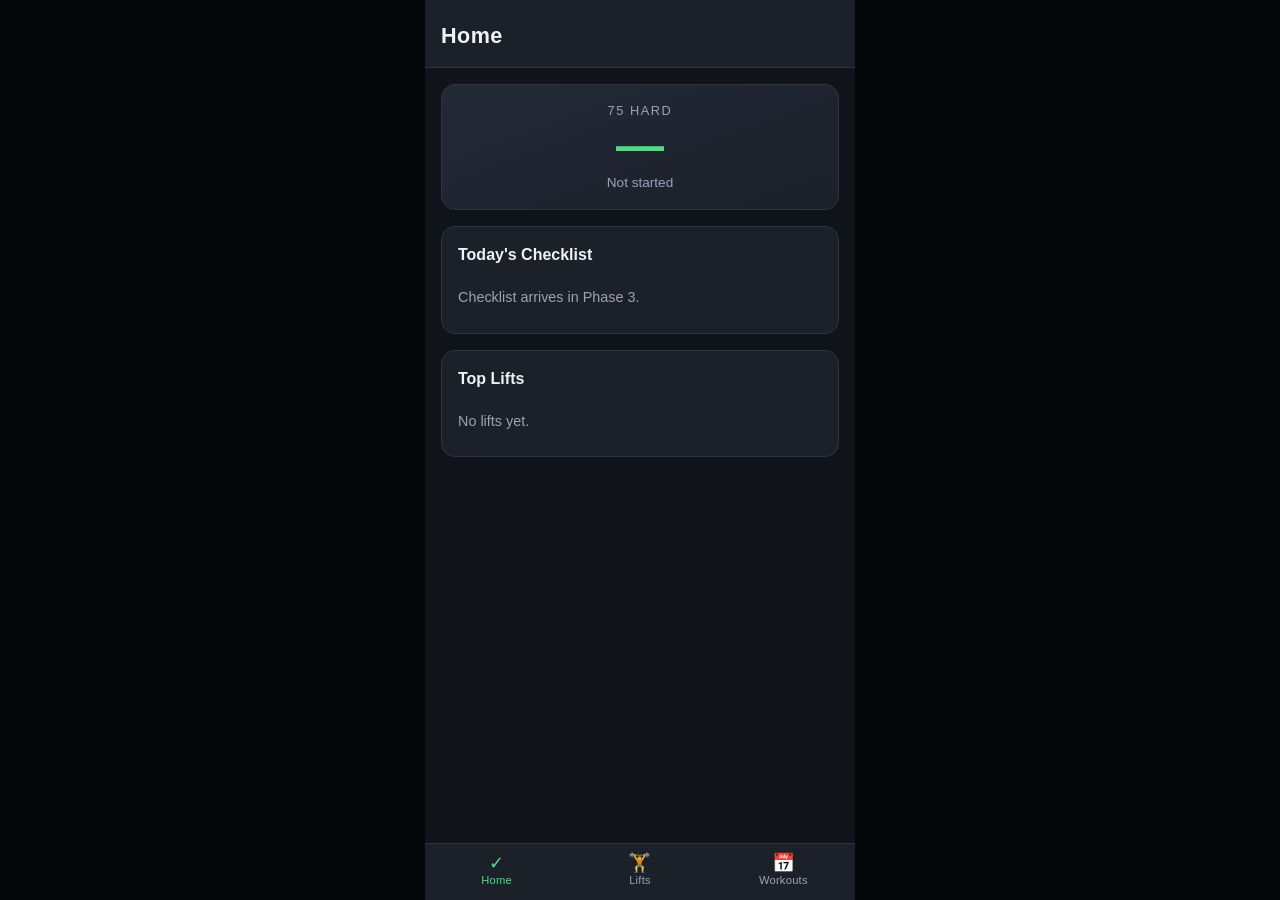
==== projects/fitness/index.html @ 3bc7a360 "Add fitness tracker app shell and lifts module Phase 1 — shell: - Mobile-first single-page app under" ====
<!DOCTYPE html>
<html lang="en">
<head>
  <meta charset="UTF-8" />
  <meta name="viewport" content="width=device-width, initial-scale=1.0" />
  <title>Fitness &amp; Wellness Tracker</title>
  <link rel="stylesheet" href="style.css" />
</head>
<body>

  <div class="phone">

    <header class="app-header">
      <h1 id="header-title">Home</h1>
    </header>

    <main class="app-body">

      <!-- Home -->
      <section id="view-home" class="view active">
        <div class="card day-counter">
          <p class="day-label">75 Hard</p>
          <p class="day-number" id="day-number">—</p>
          <p class="day-sub" id="day-sub">Not started</p>
        </div>

        <div class="card">
          <h2 class="card-title">Today's Checklist</h2>
          <div id="checklist-container">
            <p class="empty-state">Checklist arrives in Phase 3.</p>
          </div>
        </div>

        <div class="card">
          <h2 class="card-title">Top Lifts</h2>
          <div id="home-lifts-container">
            <p class="empty-state">No lifts yet.</p>
          </div>
        </div>
      </section>

      <!-- Lifts -->
      <section id="view-lifts" class="view">
        <div class="card">
          <div class="card-head">
            <h2 class="card-title">My Lifts</h2>
            <button id="add-lift-toggle" class="btn btn-small">+ Add</button>
          </div>

          <form id="add-lift-form" class="inline-form hidden">
            <input type="text" id="new-lift-name" placeholder="Lift name (e.g. Bench Press)"
                   maxlength="30" autocomplete="off" />
            <div class="form-row">
              <input type="number" id="new-lift-weight" placeholder="Weight (kg)" min="0" step="0.5" />
              <input type="number" id="new-lift-reps" placeholder="Reps" min="1" step="1" />
            </div>
            <p class="form-error hidden" id="add-lift-error"></p>
            <div class="form-actions">
              <button type="button" class="btn btn-ghost" id="cancel-lift-btn">Cancel</button>
              <button type="submit" class="btn btn-primary">Save Lift</button>
            </div>
          </form>
        </div>

        <div id="lifts-container"></div>
      </section>

      <!-- Workouts -->
      <section id="view-workouts" class="view">
        <div class="card">
          <h2 class="card-title">Upcoming Workouts</h2>
          <div id="workouts-container">
            <p class="empty-state">Nothing scheduled yet.</p>
          </div>
        </div>
      </section>

    </main>

    <nav class="bottom-nav">
      <button class="nav-btn active" data-view="home">
        <span class="nav-icon">✓</span>
        <span class="nav-label">Home</span>
      </button>
      <button class="nav-btn" data-view="lifts">
        <span class="nav-icon">🏋</span>
        <span class="nav-label">Lifts</span>
      </button>
      <button class="nav-btn" data-view="workouts">
        <span class="nav-icon">📅</span>
        <span class="nav-label">Workouts</span>
      </button>
    </nav>

  </div>

  <script src="js/storage.js"></script>
  <script src="js/lifts.js"></script>
  <script src="js/seventyfive.js"></script>
  <script src="js/workouts.js"></script>
  <script src="js/app.js"></script>
</body>
</html>
---- projects/fitness/style.css ----
* {
  margin: 0;
  padding: 0;
  box-sizing: border-box;
}

:root {
  --bg: #10131a;
  --surface: #1b2029;
  --surface-alt: #232937;
  --border: #2e3646;
  --text: #eef1f6;
  --text-dim: #9aa4b6;
  --accent: #4ade80;
  --accent-dim: #22c55e;
}

body {
  font-family: "Segoe UI", Tahoma, Geneva, Verdana, sans-serif;
  background: #05070b;
  color: var(--text);
  line-height: 1.5;
  display: flex;
  justify-content: center;
  min-height: 100vh;
}

.phone {
  width: 100%;
  max-width: 430px;
  min-height: 100vh;
  background: var(--bg);
  display: flex;
  flex-direction: column;
  position: relative;
}

/* === HEADER === */
.app-header {
  padding: 1.25rem 1rem 0.9rem;
  background: var(--surface);
  border-bottom: 1px solid var(--border);
  position: sticky;
  top: 0;
  z-index: 10;
}

.app-header h1 {
  font-size: 1.35rem;
  letter-spacing: 0.02em;
}

/* === BODY / VIEWS === */
.app-body {
  flex: 1;
  padding: 1rem 1rem 5.5rem;
}

.view {
  display: none;
  flex-direction: column;
  gap: 1rem;
}

.view.active {
  display: flex;
}

/* === CARDS === */
.card {
  background: var(--surface);
  border: 1px solid var(--border);
  border-radius: 14px;
  padding: 1rem;
}

.card-title {
  font-size: 1rem;
  font-weight: 600;
  margin-bottom: 0.75rem;
  color: var(--text);
}

.empty-state {
  color: var(--text-dim);
  font-size: 0.9rem;
  padding: 0.5rem 0;
}

/* === DAY COUNTER === */
.day-counter {
  text-align: center;
  background: linear-gradient(160deg, var(--surface-alt), var(--surface));
}

.day-label {
  font-size: 0.8rem;
  text-transform: uppercase;
  letter-spacing: 0.12em;
  color: var(--text-dim);
}

.day-number {
  font-size: 3rem;
  font-weight: 700;
  line-height: 1.1;
  color: var(--accent);
}

.day-sub {
  font-size: 0.85rem;
  color: var(--text-dim);
}

/* === UTILITIES === */
.hidden {
  display: none !important;
}

.card-head {
  display: flex;
  align-items: center;
  justify-content: space-between;
  gap: 0.5rem;
  margin-bottom: 0.75rem;
}

.card-head .card-title {
  margin-bottom: 0;
}

/* === BUTTONS === */
.btn {
  font-family: inherit;
  font-size: 0.9rem;
  border-radius: 9px;
  border: 1px solid var(--border);
  background: var(--surface-alt);
  color: var(--text);
  padding: 0.6rem 0.9rem;
  cursor: pointer;
  min-height: 44px;
}

.btn:active {
  transform: scale(0.98);
}

.btn-small {
  font-size: 0.8rem;
  padding: 0.4rem 0.7rem;
  min-height: 36px;
}

.btn-primary {
  background: var(--accent-dim);
  border-color: var(--accent-dim);
  color: #06210f;
  font-weight: 600;
}

.btn-ghost {
  background: transparent;
  color: var(--text-dim);
}

.btn-danger {
  color: #f87171;
}

/* === FORMS === */
.inline-form {
  display: flex;
  flex-direction: column;
  gap: 0.5rem;
  margin-top: 0.75rem;
}

.form-row {
  display: flex;
  gap: 0.5rem;
}

.form-row input {
  flex: 1;
  min-width: 0;
}

.inline-form input {
  font-family: inherit;
  font-size: 0.95rem;
  background: var(--bg);
  border: 1px solid var(--border);
  border-radius: 9px;
  color: var(--text);
  padding: 0.65rem 0.75rem;
  min-height: 44px;
  width: 100%;
}

.inline-form input:focus {
  outline: 2px solid var(--accent-dim);
  outline-offset: -1px;
}

.inline-form input::placeholder {
  color: #6b7688;
}

.form-actions {
  display: flex;
  gap: 0.5rem;
  justify-content: flex-end;
}

.form-error {
  color: #f87171;
  font-size: 0.82rem;
}

/* === LIFT CARDS === */
.lift-card {
  margin-bottom: 0.75rem;
}

.lift-head {
  display: flex;
  align-items: flex-start;
  justify-content: space-between;
  gap: 0.5rem;
}

.lift-info {
  min-width: 0;
}

.lift-name {
  font-size: 1rem;
  font-weight: 600;
  word-break: break-word;
}

.lift-current {
  font-size: 1.35rem;
  font-weight: 700;
  color: var(--accent);
}

.lift-meta {
  font-size: 0.85rem;
  font-weight: 400;
  color: var(--text-dim);
}

.lift-pr {
  flex-shrink: 0;
  font-size: 0.72rem;
  letter-spacing: 0.05em;
  background: var(--surface-alt);
  border: 1px solid var(--border);
  border-radius: 999px;
  padding: 0.25rem 0.6rem;
  color: var(--text-dim);
}

.lift-actions {
  display: flex;
  gap: 0.4rem;
  margin-top: 0.75rem;
  flex-wrap: wrap;
}

/* === HISTORY === */
.history-list {
  list-style: none;
  margin-top: 0.75rem;
  border-top: 1px solid var(--border);
}

.history-row {
  display: flex;
  align-items: center;
  gap: 0.5rem;
  padding: 0.55rem 0;
  border-bottom: 1px solid var(--border);
  font-size: 0.88rem;
}

.history-row .h-date {
  color: var(--text-dim);
  flex-shrink: 0;
}

.history-row .h-weight {
  margin-left: auto;
}

.history-row.is-pr .h-weight {
  color: var(--accent);
  font-weight: 600;
}

.h-badge {
  font-size: 0.65rem;
  letter-spacing: 0.06em;
  background: var(--accent-dim);
  color: #06210f;
  border-radius: 999px;
  padding: 0.1rem 0.4rem;
  font-weight: 700;
}

/* === HOME MINI LIFT LIST === */
.mini-lift-list {
  list-style: none;
}

.mini-lift {
  display: flex;
  justify-content: space-between;
  gap: 0.5rem;
  padding: 0.45rem 0;
  border-bottom: 1px solid var(--border);
  font-size: 0.92rem;
}

.mini-lift:last-child {
  border-bottom: none;
}

.mini-weight {
  color: var(--accent);
  font-weight: 600;
  flex-shrink: 0;
}

/* === BOTTOM NAV === */
.bottom-nav {
  position: fixed;
  bottom: 0;
  width: 100%;
  max-width: 430px;
  display: flex;
  background: var(--surface);
  border-top: 1px solid var(--border);
}

.nav-btn {
  flex: 1;
  background: none;
  border: none;
  color: var(--text-dim);
  padding: 0.6rem 0.25rem calc(0.6rem + env(safe-area-inset-bottom));
  display: flex;
  flex-direction: column;
  align-items: center;
  gap: 0.15rem;
  cursor: pointer;
  font-family: inherit;
  min-height: 56px;
}

.nav-btn.active {
  color: var(--accent);
}

.nav-icon {
  font-size: 1.15rem;
  line-height: 1;
}

.nav-label {
  font-size: 0.7rem;
  letter-spacing: 0.02em;
}
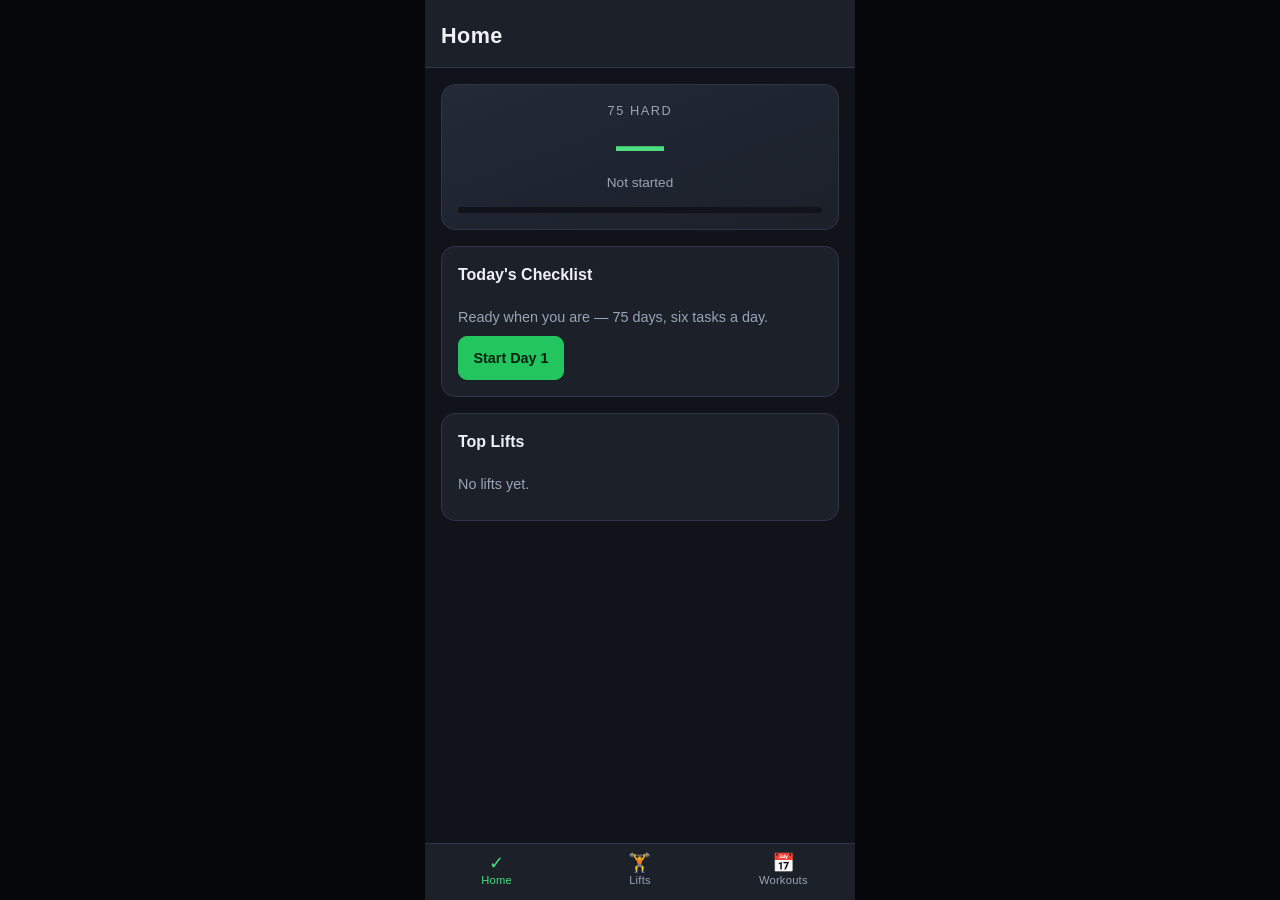
==== commit 199246d1: "Add 75 Hard tracker with miss detection and reset - Six-task daily checklist (workouts, diet, water," ====
--- a/projects/fitness/index.html
+++ b/projects/fitness/index.html
@@ -18,17 +18,23 @@
 
       <!-- Home -->
       <section id="view-home" class="view active">
+        <div id="reset-banner" class="banner hidden">
+          <p id="reset-banner-text"></p>
+          <button id="reset-banner-dismiss" class="btn btn-ghost btn-small">Dismiss</button>
+        </div>
+
         <div class="card day-counter">
           <p class="day-label">75 Hard</p>
           <p class="day-number" id="day-number">—</p>
           <p class="day-sub" id="day-sub">Not started</p>
+          <div class="progress-track">
+            <div class="progress-fill" id="day-progress-bar"></div>
+          </div>
         </div>
 
         <div class="card">
           <h2 class="card-title">Today's Checklist</h2>
-          <div id="checklist-container">
-            <p class="empty-state">Checklist arrives in Phase 3.</p>
-          </div>
+          <div id="checklist-container"></div>
         </div>
 
         <div class="card">
--- a/projects/fitness/style.css
+++ b/projects/fitness/style.css
@@ -310,6 +310,125 @@
   font-weight: 700;
 }
 
+/* === PROGRESS BAR === */
+.progress-track {
+  margin-top: 0.85rem;
+  height: 6px;
+  border-radius: 999px;
+  background: var(--bg);
+  overflow: hidden;
+}
+
+.progress-fill {
+  height: 100%;
+  width: 0;
+  border-radius: 999px;
+  background: var(--accent);
+  transition: width 0.25s ease;
+}
+
+/* === RESET BANNER === */
+.banner {
+  display: flex;
+  align-items: center;
+  gap: 0.6rem;
+  background: #3a1d1d;
+  border: 1px solid #6b2b2b;
+  border-radius: 12px;
+  padding: 0.75rem 0.85rem;
+  font-size: 0.87rem;
+  color: #fecaca;
+}
+
+.banner p {
+  flex: 1;
+}
+
+.banner .btn {
+  flex-shrink: 0;
+  color: #fecaca;
+}
+
+/* === 75 HARD CHECKLIST === */
+.task-list {
+  list-style: none;
+}
+
+.task-row {
+  border-bottom: 1px solid var(--border);
+}
+
+.task-row:last-child {
+  border-bottom: none;
+}
+
+.task-label {
+  display: flex;
+  align-items: center;
+  gap: 0.75rem;
+  padding: 0.7rem 0;
+  cursor: pointer;
+  min-height: 48px;
+}
+
+.task-label input[type="checkbox"] {
+  position: absolute;
+  opacity: 0;
+  pointer-events: none;
+}
+
+.task-box {
+  flex-shrink: 0;
+  width: 24px;
+  height: 24px;
+  border-radius: 7px;
+  border: 2px solid var(--border);
+  background: var(--bg);
+  position: relative;
+}
+
+.task-label input:checked + .task-box {
+  background: var(--accent-dim);
+  border-color: var(--accent-dim);
+}
+
+.task-label input:checked + .task-box::after {
+  content: '';
+  position: absolute;
+  left: 7px;
+  top: 2px;
+  width: 6px;
+  height: 12px;
+  border: solid #06210f;
+  border-width: 0 2.5px 2.5px 0;
+  transform: rotate(45deg);
+}
+
+.task-label input:focus-visible + .task-box {
+  outline: 2px solid var(--accent);
+  outline-offset: 2px;
+}
+
+.task-text {
+  display: flex;
+  flex-direction: column;
+  min-width: 0;
+}
+
+.task-name {
+  font-size: 0.95rem;
+}
+
+.task-detail {
+  font-size: 0.78rem;
+  color: var(--text-dim);
+}
+
+.task-row.is-done .task-name {
+  color: var(--text-dim);
+  text-decoration: line-through;
+}
+
 /* === HOME MINI LIFT LIST === */
 .mini-lift-list {
   list-style: none;
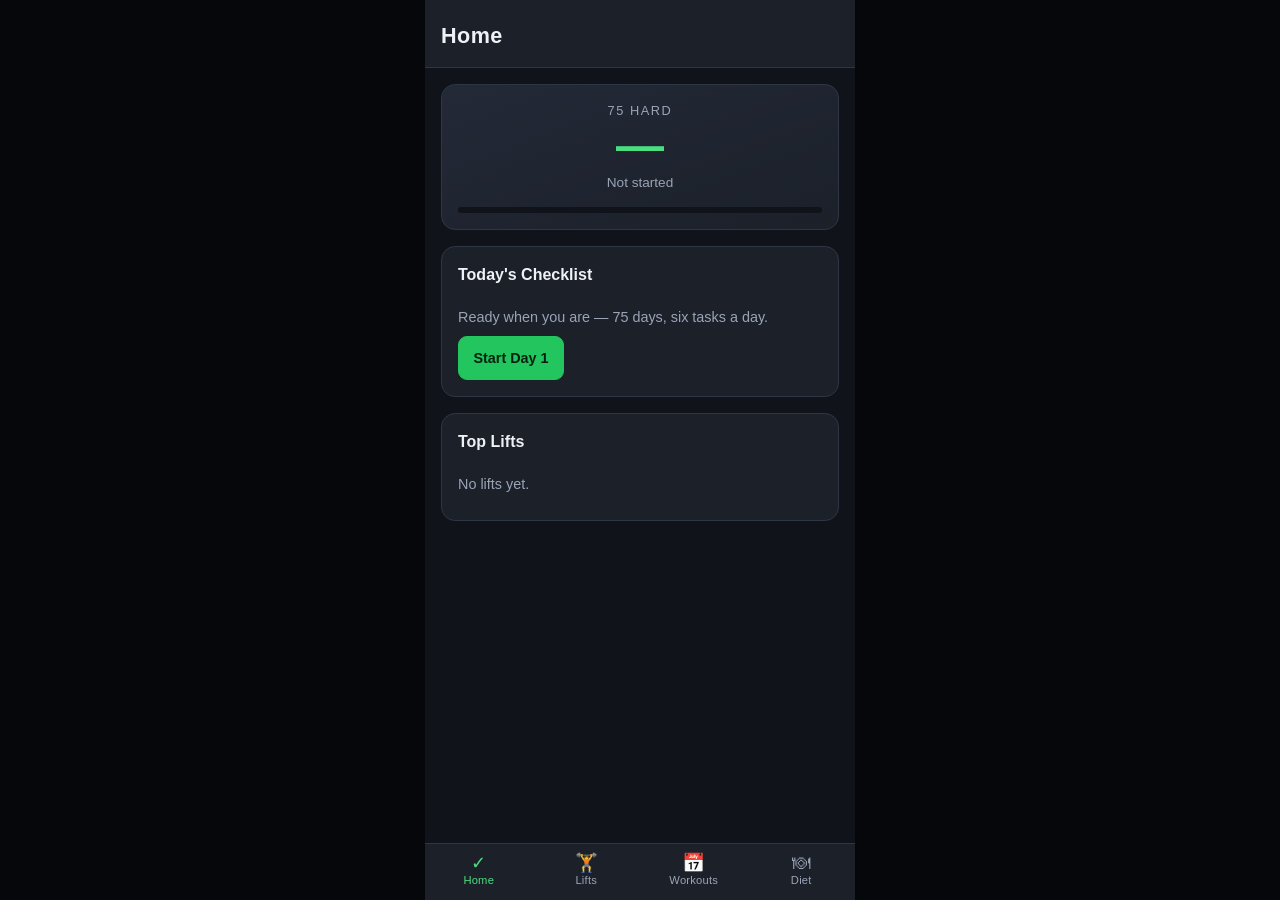
==== commit e06288f6: "Add protein tracker with meals, auto-calc and 7-day history New Diet tab alongside Home / Lifts / Wo" ====
--- a/projects/fitness/index.html
+++ b/projects/fitness/index.html
@@ -74,10 +74,52 @@
       <!-- Workouts -->
       <section id="view-workouts" class="view">
         <div class="card">
-          <h2 class="card-title">Upcoming Workouts</h2>
-          <div id="workouts-container">
-            <p class="empty-state">Nothing scheduled yet.</p>
+          <div class="card-head">
+            <h2 class="card-title">Plan a Workout</h2>
+            <button id="add-workout-toggle" class="btn btn-small">+ Add</button>
           </div>
+
+          <form id="add-workout-form" class="inline-form hidden">
+            <input type="text" id="new-workout-name" placeholder="Workout name (e.g. Push Day)"
+                   maxlength="40" autocomplete="off" />
+            <input type="date" id="new-workout-date" />
+
+            <div id="exercise-rows"></div>
+            <button type="button" id="add-exercise-row" class="btn btn-ghost btn-small">
+              + Add exercise
+            </button>
+
+            <p class="form-error hidden" id="add-workout-error"></p>
+            <div class="form-actions">
+              <button type="button" class="btn btn-ghost" id="cancel-workout-btn">Cancel</button>
+              <button type="submit" class="btn btn-primary">Save Workout</button>
+            </div>
+          </form>
+        </div>
+
+        <div id="workouts-container"></div>
+      </section>
+
+      <!-- Diet -->
+      <section id="view-diet" class="view">
+        <div class="card">
+          <div class="card-head">
+            <h2 class="card-title">Protein Today</h2>
+            <button id="edit-target-btn" class="btn btn-ghost btn-small">Target</button>
+          </div>
+          <div id="protein-summary"></div>
+        </div>
+
+        <div class="card">
+          <h2 class="card-title">Add a Meal</h2>
+          <div id="meal-picker" class="meal-picker"></div>
+        </div>
+
+        <div id="meals-container"></div>
+
+        <div class="card">
+          <h2 class="card-title">Last 7 Days</h2>
+          <div id="protein-history"></div>
         </div>
       </section>
 
@@ -96,11 +138,17 @@
         <span class="nav-icon">📅</span>
         <span class="nav-label">Workouts</span>
       </button>
+      <button class="nav-btn" data-view="diet">
+        <span class="nav-icon">🍽</span>
+        <span class="nav-label">Diet</span>
+      </button>
     </nav>
 
   </div>
 
   <script src="js/storage.js"></script>
+  <script src="js/foods.js"></script>
+  <script src="js/diet.js"></script>
   <script src="js/lifts.js"></script>
   <script src="js/seventyfive.js"></script>
   <script src="js/workouts.js"></script>
--- a/projects/fitness/style.css
+++ b/projects/fitness/style.css
@@ -429,6 +429,126 @@
   text-decoration: line-through;
 }
 
+/* === WORKOUTS === */
+.group-title {
+  font-size: 0.75rem;
+  text-transform: uppercase;
+  letter-spacing: 0.11em;
+  color: var(--text-dim);
+  margin: 0.35rem 0 0.5rem;
+}
+
+.workout-card {
+  margin-bottom: 0.75rem;
+}
+
+.workout-card.is-done {
+  opacity: 0.62;
+}
+
+.workout-head {
+  display: flex;
+  align-items: flex-start;
+  justify-content: space-between;
+  gap: 0.5rem;
+  margin-bottom: 0.6rem;
+}
+
+.workout-name {
+  font-size: 1rem;
+  font-weight: 600;
+  word-break: break-word;
+}
+
+.workout-card.is-done .workout-name {
+  text-decoration: line-through;
+  color: var(--text-dim);
+}
+
+.workout-date {
+  flex-shrink: 0;
+  font-size: 0.72rem;
+  background: var(--surface-alt);
+  border: 1px solid var(--border);
+  border-radius: 999px;
+  padding: 0.25rem 0.6rem;
+  color: var(--text-dim);
+}
+
+.workout-date.is-overdue {
+  background: #3a1d1d;
+  border-color: #6b2b2b;
+  color: #fecaca;
+}
+
+.ex-list {
+  list-style: none;
+  border-top: 1px solid var(--border);
+}
+
+.ex-row {
+  display: flex;
+  align-items: baseline;
+  justify-content: space-between;
+  gap: 0.75rem;
+  padding: 0.45rem 0;
+  border-bottom: 1px solid var(--border);
+  font-size: 0.88rem;
+}
+
+.ex-row:last-child {
+  border-bottom: none;
+}
+
+.ex-name {
+  word-break: break-word;
+}
+
+.ex-detail {
+  flex-shrink: 0;
+  color: var(--text-dim);
+  font-size: 0.82rem;
+}
+
+.workout-actions {
+  display: flex;
+  gap: 0.4rem;
+  margin-top: 0.75rem;
+  flex-wrap: wrap;
+}
+
+/* Exercise rows inside the add form */
+.exercise-row {
+  border: 1px solid var(--border);
+  border-radius: 10px;
+  padding: 0.6rem;
+  margin-bottom: 0.5rem;
+  display: flex;
+  flex-direction: column;
+  gap: 0.4rem;
+}
+
+.exercise-row [data-action="remove-exercise"] {
+  flex: 0 0 auto;
+  width: 44px;
+  padding: 0;
+  font-size: 1.1rem;
+  line-height: 1;
+}
+
+/* === EST. 1RM === */
+.lift-orm {
+  font-size: 0.78rem;
+  color: var(--text-dim);
+  margin-top: 0.1rem;
+}
+
+.h-orm {
+  font-size: 0.72rem;
+  color: var(--text-dim);
+  flex-shrink: 0;
+}
+
 /* === HOME MINI LIFT LIST === */
 .mini-lift-list {
   list-style: none;
@@ -451,6 +571,293 @@
   color: var(--accent);
   font-weight: 600;
   flex-shrink: 0;
+}
+
+/* === DIET: DONUT === */
+.donut-wrap {
+  position: relative;
+  width: 190px;
+  max-width: 100%;
+  margin: 0.25rem auto 0;
+}
+
+.donut {
+  width: 100%;
+  height: auto;
+  display: block;
+}
+
+.donut-seg {
+  cursor: pointer;
+  transition: opacity 0.15s ease;
+}
+
+.donut-seg:hover {
+  opacity: 0.8;
+}
+
+.donut-center {
+  position: absolute;
+  inset: 0;
+  display: flex;
+  flex-direction: column;
+  align-items: center;
+  justify-content: center;
+  pointer-events: none;
+}
+
+.donut-total {
+  font-size: 2rem;
+  font-weight: 700;
+  color: var(--text);
+  line-height: 1;
+}
+
+.donut-unit {
+  font-size: 1rem;
+  font-weight: 600;
+  color: var(--text-dim);
+  margin-left: 0.1rem;
+}
+
+.donut-target {
+  font-size: 0.78rem;
+  color: var(--text-dim);
+  margin-top: 0.2rem;
+}
+
+.protein-note {
+  text-align: center;
+  font-size: 0.87rem;
+  color: var(--text-dim);
+  margin-top: 0.7rem;
+}
+
+/* === DIET: MEAL PICKER === */
+.meal-picker {
+  display: flex;
+  flex-wrap: wrap;
+  gap: 0.4rem;
+}
+
+.meal-chip {
+  display: inline-flex;
+  align-items: center;
+  gap: 0.4rem;
+  font-family: inherit;
+  font-size: 0.82rem;
+  color: var(--text);
+  background: var(--surface-alt);
+  border: 1px solid var(--border);
+  border-radius: 999px;
+  padding: 0.5rem 0.75rem;
+  min-height: 40px;
+  cursor: pointer;
+}
+
+.meal-chip:active {
+  transform: scale(0.98);
+}
+
+.meal-dot {
+  width: 9px;
+  height: 9px;
+  border-radius: 50%;
+  flex-shrink: 0;
+}
+
+/* === DIET: MEAL CARDS === */
+.meal-card {
+  margin-bottom: 0.75rem;
+}
+
+.meal-head {
+  display: flex;
+  align-items: center;
+  gap: 0.5rem;
+  margin-bottom: 0.6rem;
+}
+
+.meal-name {
+  font-size: 1rem;
+  font-weight: 600;
+}
+
+.meal-total {
+  margin-left: auto;
+  font-size: 0.95rem;
+  font-weight: 700;
+  color: var(--accent);
+  flex-shrink: 0;
+}
+
+.item-list {
+  list-style: none;
+  border-top: 1px solid var(--border);
+}
+
+.item-row {
+  display: flex;
+  align-items: center;
+  gap: 0.5rem;
+  padding: 0.5rem 0;
+  border-bottom: 1px solid var(--border);
+  font-size: 0.88rem;
+}
+
+.item-row:last-child {
+  border-bottom: none;
+}
+
+.item-name {
+  min-width: 0;
+  word-break: break-word;
+}
+
+.item-amount {
+  margin-left: auto;
+  flex-shrink: 0;
+  color: var(--text-dim);
+  font-size: 0.82rem;
+}
+
+.item-protein {
+  flex-shrink: 0;
+  font-weight: 600;
+  min-width: 3.2rem;
+  text-align: right;
+}
+
+.item-remove {
+  flex-shrink: 0;
+  width: 32px;
+  height: 32px;
+  border-radius: 8px;
+  border: 1px solid var(--border);
+  background: transparent;
+  color: #f87171;
+  font-size: 1.05rem;
+  line-height: 1;
+  cursor: pointer;
+}
+
+.meal-actions {
+  display: flex;
+  gap: 0.4rem;
+  margin-top: 0.75rem;
+  flex-wrap: wrap;
+}
+
+/* === DIET: ADD-ITEM FORM === */
+.item-form select {
+  font-family: inherit;
+  font-size: 0.95rem;
+  background: var(--bg);
+  border: 1px solid var(--border);
+  border-radius: 9px;
+  color: var(--text);
+  padding: 0.65rem 0.6rem;
+  min-height: 44px;
+  width: 100%;
+}
+
+.item-form .form-row select {
+  flex: 1;
+  min-width: 0;
+}
+
+.protein-preview {
+  font-size: 0.85rem;
+  color: var(--accent);
+  min-height: 1.1rem;
+}
+
+/* === DIET: 7-DAY CHART === */
+.chart {
+  position: relative;
+  display: flex;
+  align-items: flex-end;
+  gap: 0.35rem;
+  height: 140px;
+  padding-top: 0.5rem;
+}
+
+.target-line {
+  position: absolute;
+  left: 0;
+  right: 0;
+  bottom: calc(2.4rem + (100% - 2.4rem) * (var(--target-pct) / 100));
+  border-top: 1px dashed var(--border);
+  pointer-events: none;
+}
+
+.target-tag {
+  position: absolute;
+  right: 0;
+  top: -0.55rem;
+  font-size: 0.62rem;
+  color: var(--text-dim);
+  background: var(--surface);
+  padding: 0 0.25rem;
+}
+
+.chart-col {
+  flex: 1;
+  display: flex;
+  flex-direction: column;
+  align-items: center;
+  gap: 0.2rem;
+  height: 100%;
+  min-width: 0;
+}
+
+.bar-track {
+  flex: 1;
+  width: 100%;
+  display: flex;
+  align-items: flex-end;
+  justify-content: center;
+}
+
+.bar {
+  width: 72%;
+  min-height: 2px;
+  border-radius: 4px 4px 0 0;
+  background: var(--surface-alt);
+  border: 1px solid var(--border);
+  border-bottom: none;
+}
+
+.bar.is-hit {
+  background: var(--accent-dim);
+  border-color: var(--accent-dim);
+}
+
+.bar.is-today {
+  outline: 1px solid var(--accent);
+  outline-offset: 1px;
+}
+
+.chart-label {
+  font-size: 0.66rem;
+  color: var(--text-dim);
+}
+
+.chart-label.is-today {
+  color: var(--accent);
+  font-weight: 700;
+}
+
+.chart-value {
+  font-size: 0.64rem;
+  color: var(--text-dim);
+}
+
+.chart-note {
+  text-align: center;
+  font-size: 0.82rem;
+  color: var(--text-dim);
+  margin-top: 0.6rem;
 }
 
 /* === BOTTOM NAV === */
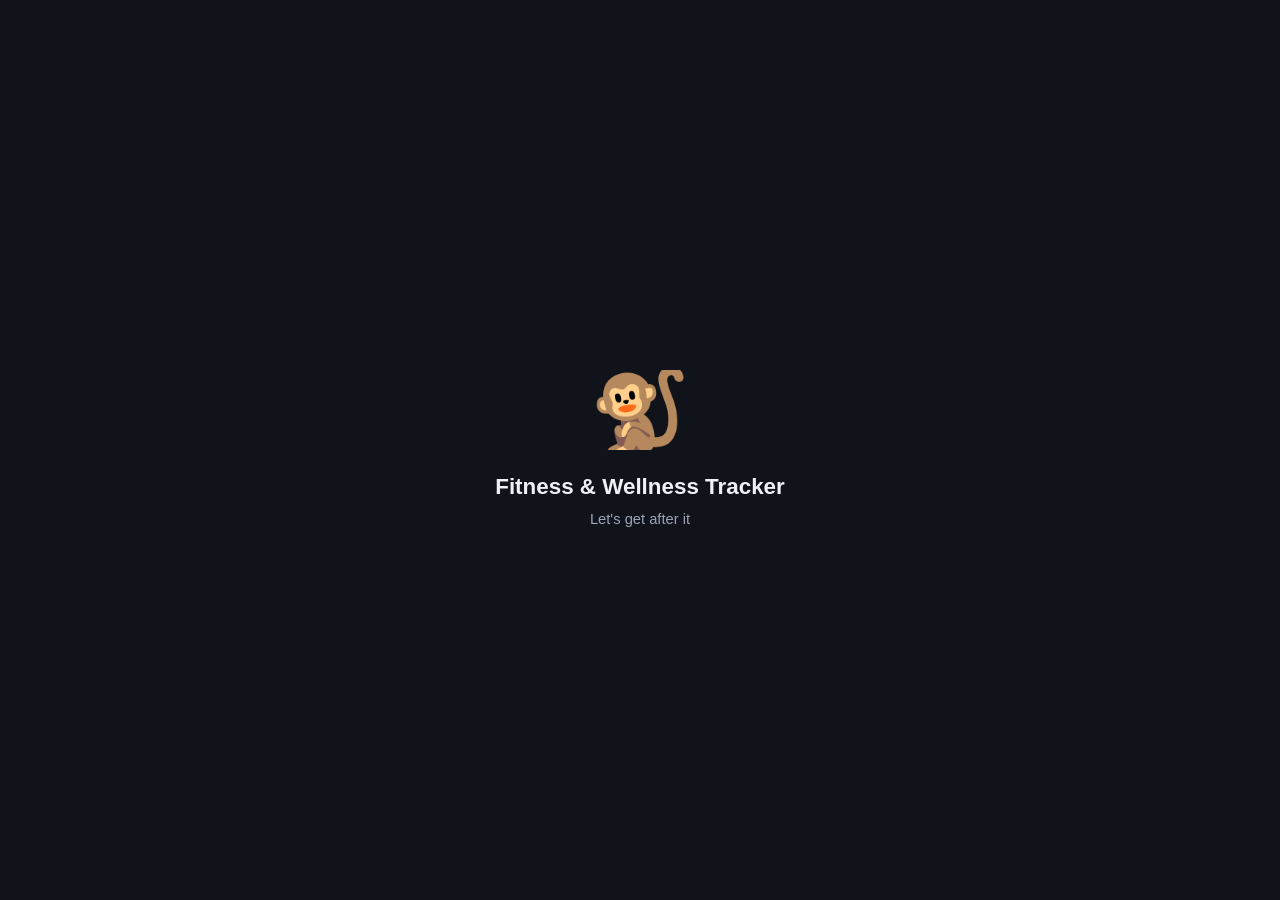
==== commit 8ca36507: "Add animated mascot welcome splash - Full-screen overlay on load: mascot scales in with a slight ove" ====
--- a/projects/fitness/index.html
+++ b/projects/fitness/index.html
@@ -7,6 +7,18 @@
   <link rel="stylesheet" href="style.css" />
 </head>
 <body>
+
+  <!-- Welcome splash. Removed from the DOM once dismissed. -->
+  <div id="splash" class="splash">
+    <div class="splash-inner">
+      <div class="mascot-frame">
+        <img id="mascot-img" class="mascot" src="assets/mascot.png" alt="" />
+        <span class="mascot-fallback" aria-hidden="true">🐒</span>
+      </div>
+      <h1 class="splash-title">Fitness &amp; Wellness Tracker</h1>
+      <p class="splash-sub">Let's get after it</p>
+    </div>
+  </div>
 
   <div class="phone">
 
@@ -146,6 +158,7 @@
 
   </div>
 
+  <script src="js/splash.js"></script>
   <script src="js/storage.js"></script>
   <script src="js/foods.js"></script>
   <script src="js/diet.js"></script>
--- a/projects/fitness/style.css
+++ b/projects/fitness/style.css
@@ -110,6 +110,114 @@
 .day-sub {
   font-size: 0.85rem;
   color: var(--text-dim);
+}
+
+/* === WELCOME SPLASH ===
+   The mascot file may be the original three-pose picture, so the frame crops
+   to a single figure. --mascot-focus-x picks which one: 95% is the right-hand
+   pose, 50% the middle, 5% the left. If you drop in an image that is already
+   cropped to one monkey, set --mascot-focus-x to 50% and --mascot-fit to
+   contain. */
+.splash {
+  position: fixed;
+  inset: 0;
+  z-index: 100;
+  display: flex;
+  align-items: center;
+  justify-content: center;
+  background: var(--bg);
+  opacity: 1;
+  transition: opacity 0.4s ease;
+  cursor: pointer;
+}
+
+.splash.is-leaving {
+  opacity: 0;
+}
+
+body.splash-open {
+  overflow: hidden;
+}
+
+.splash-inner {
+  display: flex;
+  flex-direction: column;
+  align-items: center;
+  padding: 1.5rem;
+  text-align: center;
+}
+
+.mascot-frame {
+  --mascot-focus-x: 95%;
+  --mascot-fit: cover;
+
+  width: 150px;
+  height: 340px;
+  max-height: 45vh;
+  overflow: hidden;
+  display: flex;
+  align-items: center;
+  justify-content: center;
+  animation: mascot-in 0.75s cubic-bezier(0.34, 1.4, 0.5, 1) both;
+}
+
+.mascot {
+  width: 100%;
+  height: 100%;
+  object-fit: var(--mascot-fit);
+  object-position: var(--mascot-focus-x) center;
+}
+
+/* Stand-in used only when the mascot file is missing. */
+.mascot-fallback {
+  display: none;
+  font-size: 5rem;
+  line-height: 1;
+}
+
+.splash.no-mascot .mascot {
+  display: none;
+}
+
+.splash.no-mascot .mascot-fallback {
+  display: block;
+}
+
+.splash.no-mascot .mascot-frame {
+  height: auto;
+  width: auto;
+}
+
+.splash-title {
+  font-size: 1.4rem;
+  font-weight: 700;
+  margin-top: 1.25rem;
+  animation: splash-rise 0.5s ease both 0.25s;
+}
+
+.splash-sub {
+  font-size: 0.92rem;
+  color: var(--text-dim);
+  margin-top: 0.3rem;
+  animation: splash-rise 0.5s ease both 0.45s;
+}
+
+@keyframes mascot-in {
+  from { opacity: 0; transform: translateY(28px) scale(0.72); }
+  to   { opacity: 1; transform: translateY(0) scale(1); }
+}
+
+@keyframes splash-rise {
+  from { opacity: 0; transform: translateY(12px); }
+  to   { opacity: 1; transform: translateY(0); }
+}
+
+@media (prefers-reduced-motion: reduce) {
+  .mascot-frame,
+  .splash-title,
+  .splash-sub {
+    animation: none;
+  }
 }
 
 /* === UTILITIES === */
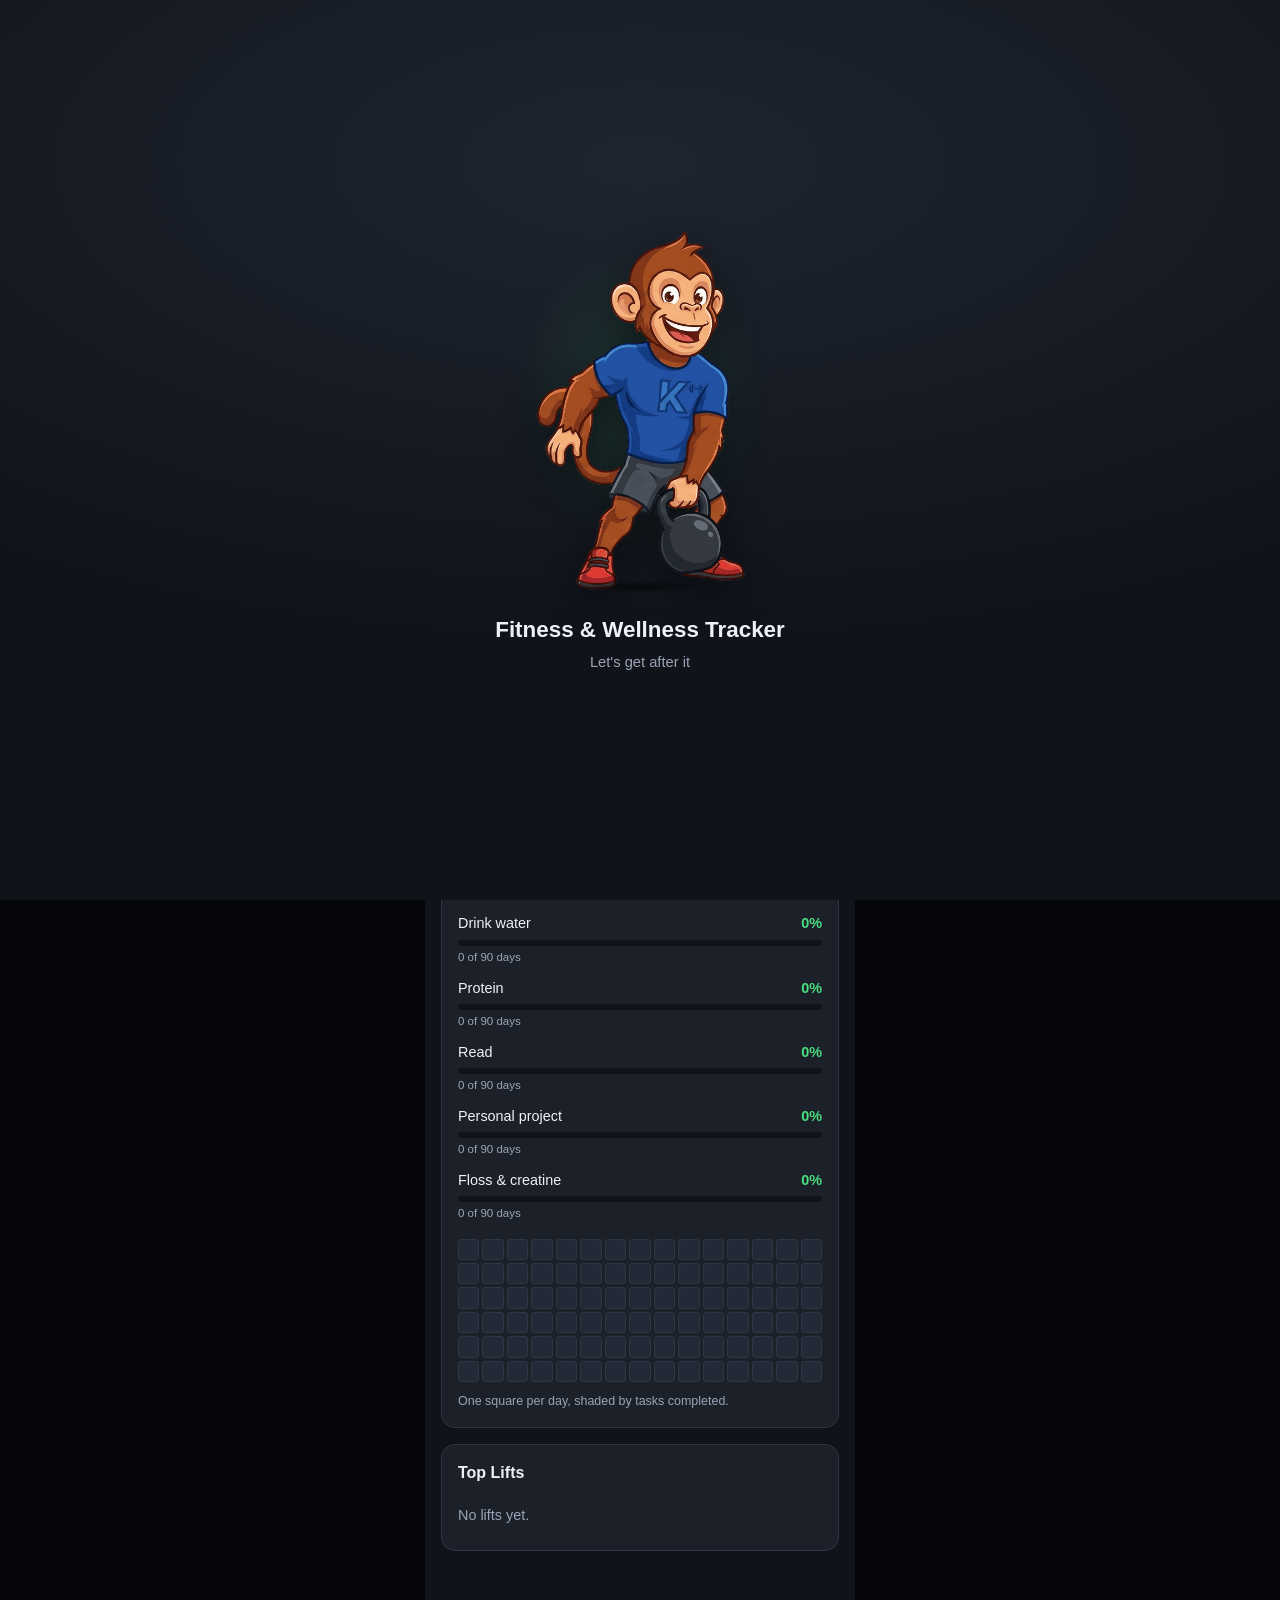
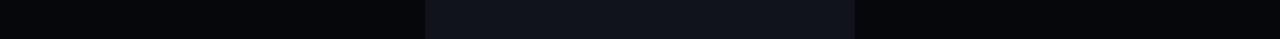
==== commit 842991ab: "Replace 75 Hard with a 90 day challenge and habit dashboard The tracker now runs a 90 day challenge " ====
--- a/projects/fitness/index.html
+++ b/projects/fitness/index.html
@@ -30,13 +30,8 @@
 
       <!-- Home -->
       <section id="view-home" class="view active">
-        <div id="reset-banner" class="banner hidden">
-          <p id="reset-banner-text"></p>
-          <button id="reset-banner-dismiss" class="btn btn-ghost btn-small">Dismiss</button>
-        </div>
-
         <div class="card day-counter">
-          <p class="day-label">75 Hard</p>
+          <p class="day-label">90 Day Challenge</p>
           <p class="day-number" id="day-number">—</p>
           <p class="day-sub" id="day-sub">Not started</p>
           <div class="progress-track">
@@ -47,6 +42,11 @@
         <div class="card">
           <h2 class="card-title">Today's Checklist</h2>
           <div id="checklist-container"></div>
+        </div>
+
+        <div class="card">
+          <h2 class="card-title">Habit Consistency</h2>
+          <div id="consistency-container"></div>
         </div>
 
         <div class="card">
@@ -85,31 +85,49 @@
 
       <!-- Workouts -->
       <section id="view-workouts" class="view">
+
+        <div id="program-timeline" class="timeline"></div>
+
+        <div id="program-container"></div>
+
         <div class="card">
           <div class="card-head">
-            <h2 class="card-title">Plan a Workout</h2>
-            <button id="add-workout-toggle" class="btn btn-small">+ Add</button>
+            <h2 class="card-title">Training Program</h2>
+            <button id="clear-program-btn" class="btn btn-ghost btn-small btn-danger">Clear</button>
           </div>
-
-          <form id="add-workout-form" class="inline-form hidden">
-            <input type="text" id="new-workout-name" placeholder="Workout name (e.g. Push Day)"
-                   maxlength="40" autocomplete="off" />
-            <input type="date" id="new-workout-date" />
-
-            <div id="exercise-rows"></div>
-            <button type="button" id="add-exercise-row" class="btn btn-ghost btn-small">
-              + Add exercise
-            </button>
-
-            <p class="form-error hidden" id="add-workout-error"></p>
-            <div class="form-actions">
-              <button type="button" class="btn btn-ghost" id="cancel-workout-btn">Cancel</button>
-              <button type="submit" class="btn btn-primary">Save Workout</button>
-            </div>
-          </form>
+          <label class="file-drop">
+            <input type="file" id="program-file" accept="application/json,.json" />
+            <span class="file-drop-text">Import a program (.json)</span>
+          </label>
+          <p id="import-status" class="import-status hidden"></p>
         </div>
 
-        <div id="workouts-container"></div>
+        <details class="card one-off">
+          <summary class="one-off-summary">One-off workouts</summary>
+
+          <div class="one-off-body">
+            <button id="add-workout-toggle" class="btn btn-small">+ Add</button>
+
+            <form id="add-workout-form" class="inline-form hidden">
+              <input type="text" id="new-workout-name" placeholder="Workout name (e.g. Push Day)"
+                     maxlength="40" autocomplete="off" />
+              <input type="date" id="new-workout-date" />
+
+              <div id="exercise-rows"></div>
+              <button type="button" id="add-exercise-row" class="btn btn-ghost btn-small">
+                + Add exercise
+              </button>
+
+              <p class="form-error hidden" id="add-workout-error"></p>
+              <div class="form-actions">
+                <button type="button" class="btn btn-ghost" id="cancel-workout-btn">Cancel</button>
+                <button type="submit" class="btn btn-primary">Save Workout</button>
+              </div>
+            </form>
+
+            <div id="workouts-container"></div>
+          </div>
+        </details>
       </section>
 
       <!-- Diet -->
@@ -162,8 +180,9 @@
   <script src="js/storage.js"></script>
   <script src="js/foods.js"></script>
   <script src="js/diet.js"></script>
+  <script src="js/program.js"></script>
   <script src="js/lifts.js"></script>
-  <script src="js/seventyfive.js"></script>
+  <script src="js/challenge.js"></script>
   <script src="js/workouts.js"></script>
   <script src="js/app.js"></script>
 </body>
--- a/projects/fitness/style.css
+++ b/projects/fitness/style.css
@@ -113,11 +113,8 @@
 }
 
 /* === WELCOME SPLASH ===
-   The mascot file may be the original three-pose picture, so the frame crops
-   to a single figure. --mascot-focus-x picks which one: 95% is the right-hand
-   pose, 50% the middle, 5% the left. If you drop in an image that is already
-   cropped to one monkey, set --mascot-focus-x to 50% and --mascot-fit to
-   contain. */
+   assets/mascot.png is a pre-cut transparent PNG, so it sits straight on the
+   app background with no framing or cropping needed. */
 .splash {
   position: fixed;
   inset: 0;
@@ -125,7 +122,9 @@
   display: flex;
   align-items: center;
   justify-content: center;
-  background: var(--bg);
+  background:
+    radial-gradient(120% 75% at 50% 18%, #1e2530 0%, rgba(30, 37, 48, 0) 70%),
+    var(--bg);
   opacity: 1;
   transition: opacity 0.4s ease;
   cursor: pointer;
@@ -148,24 +147,47 @@
 }
 
 .mascot-frame {
-  --mascot-focus-x: 95%;
-  --mascot-fit: cover;
-
-  width: 150px;
-  height: 340px;
-  max-height: 45vh;
-  overflow: hidden;
-  display: flex;
-  align-items: center;
+  position: relative;
+  width: min(58vw, 215px);
+  aspect-ratio: 387 / 659;
+  max-height: 46vh;
+  display: flex;
+  align-items: flex-end;
   justify-content: center;
   animation: mascot-in 0.75s cubic-bezier(0.34, 1.4, 0.5, 1) both;
 }
 
+/* Warm halo so the cut-out does not float on flat black. */
+.mascot-frame::before {
+  content: '';
+  position: absolute;
+  inset: -14% -32% -6%;
+  border-radius: 50%;
+  background: radial-gradient(closest-side,
+              rgba(74, 222, 128, 0.15), rgba(74, 222, 128, 0) 72%);
+}
+
+/* Grounding shadow under the feet. */
+.mascot-frame::after {
+  content: '';
+  position: absolute;
+  left: 50%;
+  bottom: 0;
+  transform: translateX(-50%);
+  width: 58%;
+  height: 13px;
+  border-radius: 50%;
+  background: radial-gradient(ellipse at center,
+              rgba(0, 0, 0, 0.55), rgba(0, 0, 0, 0) 70%);
+}
+
 .mascot {
+  position: relative;
   width: 100%;
   height: 100%;
-  object-fit: var(--mascot-fit);
-  object-position: var(--mascot-focus-x) center;
+  object-fit: contain;
+  display: block;
+  filter: drop-shadow(0 10px 18px rgba(0, 0, 0, 0.45));
 }
 
 /* Stand-in used only when the mascot file is missing. */
@@ -184,8 +206,12 @@
 }
 
 .splash.no-mascot .mascot-frame {
-  height: auto;
   width: auto;
+  aspect-ratio: auto;
+}
+
+.splash.no-mascot .mascot-frame::after {
+  display: none;
 }
 
 .splash-title {
@@ -435,29 +461,7 @@
   transition: width 0.25s ease;
 }
 
-/* === RESET BANNER === */
-.banner {
-  display: flex;
-  align-items: center;
-  gap: 0.6rem;
-  background: #3a1d1d;
-  border: 1px solid #6b2b2b;
-  border-radius: 12px;
-  padding: 0.75rem 0.85rem;
-  font-size: 0.87rem;
-  color: #fecaca;
-}
-
-.banner p {
-  flex: 1;
-}
-
-.banner .btn {
-  flex-shrink: 0;
-  color: #fecaca;
-}
-
-/* === 75 HARD CHECKLIST === */
+/* === DAILY CHECKLIST === */
 .task-list {
   list-style: none;
 }
@@ -537,6 +541,105 @@
   text-decoration: line-through;
 }
 
+/* The pre-start / post-finish preview shows the rules without offering a
+   checkbox, so the empty boxes must not read as tappable. */
+.task-list.is-preview {
+  margin-top: 0.5rem;
+  opacity: 0.65;
+}
+
+.task-list.is-preview .task-label {
+  cursor: default;
+  min-height: 40px;
+}
+
+/* === HABIT CONSISTENCY === */
+.stat-caption {
+  font-size: 0.78rem;
+  color: var(--text-dim);
+}
+
+.stat-list {
+  list-style: none;
+  margin: 0.75rem 0 1rem;
+  display: flex;
+  flex-direction: column;
+  gap: 0.7rem;
+}
+
+.stat-head {
+  display: flex;
+  justify-content: space-between;
+  align-items: baseline;
+  gap: 0.5rem;
+}
+
+.stat-name {
+  font-size: 0.9rem;
+}
+
+.stat-pct {
+  font-size: 0.9rem;
+  font-weight: 700;
+  color: var(--accent);
+  font-variant-numeric: tabular-nums;
+}
+
+.stat-track {
+  margin-top: 0.3rem;
+  height: 6px;
+  border-radius: 999px;
+  background: var(--bg);
+  overflow: hidden;
+}
+
+.stat-fill {
+  height: 100%;
+  width: 0;
+  border-radius: 999px;
+  background: var(--accent);
+  transition: width 0.25s ease;
+}
+
+.stat-sub {
+  margin-top: 0.2rem;
+  font-size: 0.72rem;
+  color: var(--text-dim);
+}
+
+.day-grid {
+  display: grid;
+  grid-template-columns: repeat(15, 1fr);
+  gap: 3px;
+}
+
+.grid-cell {
+  aspect-ratio: 1;
+  border-radius: 3px;
+  background: var(--surface-alt);
+  border: 1px solid var(--border);
+}
+
+.grid-cell.is-future {
+  background: transparent;
+}
+
+/* Shading steps with the number of tasks ticked that day: nothing, a couple,
+   most, five, then all six. */
+.grid-cell.lvl-1 { background: #14532d; border-color: #14532d; }
+.grid-cell.lvl-2 { background: #166534; border-color: #166534; }
+.grid-cell.lvl-3 { background: var(--accent-dim); border-color: var(--accent-dim); }
+.grid-cell.lvl-4 { background: var(--accent); border-color: var(--accent); }
+
+.grid-cell.is-today {
+  outline: 2px solid var(--text);
+  outline-offset: 1px;
+}
+
+.grid-caption {
+  margin-top: 0.6rem;
+}
+
 /* === WORKOUTS === */
 .group-title {
   font-size: 0.75rem;
@@ -679,6 +782,449 @@
   color: var(--accent);
   font-weight: 600;
   flex-shrink: 0;
+}
+
+/* === PROGRAM: TIMELINE === */
+.timeline:empty {
+  display: none;
+}
+
+.week-head {
+  display: flex;
+  align-items: center;
+  gap: 0.5rem;
+  margin-bottom: 0.5rem;
+}
+
+.week-nav {
+  flex-shrink: 0;
+  width: 36px;
+  height: 36px;
+  border-radius: 9px;
+  border: 1px solid var(--border);
+  background: var(--surface);
+  color: var(--text);
+  font-size: 1.2rem;
+  line-height: 1;
+  cursor: pointer;
+}
+
+.week-nav:disabled {
+  opacity: 0.35;
+  cursor: default;
+}
+
+.week-label {
+  flex: 1;
+  min-width: 0;
+  text-align: center;
+}
+
+.week-name {
+  display: block;
+  font-size: 0.95rem;
+  font-weight: 700;
+}
+
+.week-scheme {
+  display: block;
+  font-size: 0.72rem;
+  color: var(--text-dim);
+}
+
+/* Horizontal day strip. Scrolls inside itself so the page never does. */
+.day-strip {
+  display: flex;
+  gap: 0.35rem;
+  overflow-x: auto;
+  padding-bottom: 0.25rem;
+  scrollbar-width: none;
+}
+
+.day-strip::-webkit-scrollbar {
+  display: none;
+}
+
+.day-chip {
+  flex: 1 0 auto;
+  min-width: 52px;
+  display: flex;
+  flex-direction: column;
+  align-items: center;
+  gap: 0.1rem;
+  padding: 0.45rem 0.3rem;
+  border-radius: 11px;
+  border: 1px solid var(--border);
+  background: var(--surface);
+  color: var(--text-dim);
+  font-family: inherit;
+  cursor: pointer;
+}
+
+.chip-dow {
+  font-size: 0.68rem;
+  text-transform: uppercase;
+  letter-spacing: 0.05em;
+}
+
+.chip-date {
+  font-size: 0.82rem;
+  font-weight: 700;
+  color: var(--text);
+  white-space: nowrap;
+}
+
+.chip-meter {
+  font-size: 0.62rem;
+  color: var(--text-dim);
+}
+
+.day-chip.is-rest {
+  opacity: 0.65;
+}
+
+.day-chip.is-today {
+  border-color: var(--accent);
+}
+
+.day-chip.is-complete .chip-meter {
+  color: var(--accent);
+  font-weight: 700;
+}
+
+.day-chip.is-selected {
+  background: var(--accent-dim);
+  border-color: var(--accent-dim);
+}
+
+.day-chip.is-selected .chip-dow,
+.day-chip.is-selected .chip-date,
+.day-chip.is-selected .chip-meter {
+  color: #06210f;
+}
+
+.week-focus {
+  font-size: 0.76rem;
+  color: var(--text-dim);
+  margin-top: 0.5rem;
+  line-height: 1.35;
+}
+
+/* === PROGRAM: DAY HEADER === */
+.day-title-row {
+  display: flex;
+  align-items: center;
+  gap: 0.5rem;
+}
+
+.day-title {
+  font-size: 1.1rem;
+  font-weight: 700;
+  word-break: break-word;
+}
+
+.rest-tag {
+  flex-shrink: 0;
+  font-size: 0.66rem;
+  text-transform: uppercase;
+  letter-spacing: 0.06em;
+  background: var(--surface-alt);
+  border: 1px solid var(--border);
+  border-radius: 999px;
+  padding: 0.15rem 0.5rem;
+  color: var(--text-dim);
+}
+
+.day-meta {
+  font-size: 0.8rem;
+  color: var(--text-dim);
+  margin-bottom: 0.6rem;
+}
+
+.day-progress {
+  font-size: 0.8rem;
+  color: var(--text-dim);
+  margin-top: 0.45rem;
+}
+
+.day-note {
+  font-size: 0.8rem;
+  color: var(--text-dim);
+  margin-top: 0.5rem;
+  padding-top: 0.5rem;
+  border-top: 1px solid var(--border);
+  line-height: 1.4;
+}
+
+/* === PROGRAM: SESSIONS & SECTIONS === */
+.session-block {
+  margin-top: 1rem;
+}
+
+.session-head {
+  display: flex;
+  align-items: baseline;
+  gap: 0.5rem;
+  margin-bottom: 0.15rem;
+}
+
+.session-name {
+  font-size: 0.94rem;
+  font-weight: 700;
+  word-break: break-word;
+}
+
+.session-meta {
+  margin-left: auto;
+  flex-shrink: 0;
+  font-size: 0.7rem;
+  color: var(--text-dim);
+}
+
+.session-timing {
+  font-size: 0.74rem;
+  color: var(--text-dim);
+  margin-bottom: 0.5rem;
+  line-height: 1.35;
+}
+
+.section-card {
+  margin-bottom: 0.6rem;
+}
+
+.section-card.is-optional {
+  border-style: dashed;
+}
+
+.section-head {
+  display: flex;
+  align-items: center;
+  gap: 0.5rem;
+}
+
+.section-label {
+  flex-shrink: 0;
+  min-width: 26px;
+  text-align: center;
+  font-size: 0.66rem;
+  font-weight: 700;
+  letter-spacing: 0.04em;
+  background: var(--surface-alt);
+  border: 1px solid var(--border);
+  border-radius: 6px;
+  padding: 0.15rem 0.3rem;
+  color: var(--text-dim);
+}
+
+.section-name {
+  font-size: 0.92rem;
+  font-weight: 600;
+  min-width: 0;
+  word-break: break-word;
+}
+
+.section-count {
+  margin-left: auto;
+  flex-shrink: 0;
+  font-size: 0.72rem;
+  color: var(--text-dim);
+}
+
+.optional-tag {
+  display: inline-block;
+  font-size: 0.66rem;
+  color: var(--text-dim);
+  margin-top: 0.3rem;
+}
+
+.section-note {
+  font-size: 0.76rem;
+  color: var(--text-dim);
+  margin-top: 0.4rem;
+  line-height: 1.4;
+}
+
+/* === PROGRAM: CHECKLIST ITEMS === */
+.prog-item-list {
+  list-style: none;
+  margin-top: 0.6rem;
+}
+
+.prog-item {
+  padding: 0.5rem 0;
+  border-top: 1px solid var(--border);
+}
+
+.prog-check {
+  display: flex;
+  align-items: flex-start;
+  gap: 0.65rem;
+  cursor: pointer;
+  min-height: 40px;
+}
+
+.prog-check input[type="checkbox"] {
+  position: absolute;
+  opacity: 0;
+  pointer-events: none;
+}
+
+.check-circle {
+  flex-shrink: 0;
+  width: 22px;
+  height: 22px;
+  margin-top: 0.1rem;
+  border-radius: 50%;
+  border: 2px solid var(--border);
+  background: var(--bg);
+  position: relative;
+}
+
+.prog-check input:checked + .check-circle {
+  background: var(--accent-dim);
+  border-color: var(--accent-dim);
+}
+
+.prog-check input:checked + .check-circle::after {
+  content: '';
+  position: absolute;
+  left: 6px;
+  top: 2px;
+  width: 5px;
+  height: 10px;
+  border: solid #06210f;
+  border-width: 0 2.5px 2.5px 0;
+  transform: rotate(45deg);
+}
+
+.prog-check input:focus-visible + .check-circle {
+  outline: 2px solid var(--accent);
+  outline-offset: 2px;
+}
+
+.prog-text {
+  display: flex;
+  flex-direction: column;
+  min-width: 0;
+}
+
+.prog-name {
+  font-size: 0.92rem;
+  word-break: break-word;
+}
+
+.prog-presc {
+  font-size: 0.76rem;
+  color: var(--text-dim);
+  margin-top: 0.1rem;
+}
+
+.prog-item.is-done .prog-name {
+  color: var(--text-dim);
+  text-decoration: line-through;
+}
+
+.prog-note,
+.prog-scaling {
+  font-size: 0.74rem;
+  color: var(--text-dim);
+  line-height: 1.4;
+  margin: 0.3rem 0 0 2.5rem;
+}
+
+.prog-scaling {
+  font-style: italic;
+}
+
+/* Weight / reps / RPE inputs */
+.track-row {
+  display: flex;
+  gap: 0.4rem;
+  margin: 0.5rem 0 0 2.5rem;
+  flex-wrap: wrap;
+}
+
+.track-field {
+  display: flex;
+  align-items: center;
+  gap: 0.3rem;
+  background: var(--bg);
+  border: 1px solid var(--border);
+  border-radius: 9px;
+  padding: 0.25rem 0.5rem;
+}
+
+.track-label {
+  font-size: 0.68rem;
+  color: var(--text-dim);
+  white-space: nowrap;
+}
+
+.track-field input {
+  width: 3.6rem;
+  min-height: 32px;
+  border: none;
+  background: transparent;
+  color: var(--text);
+  font-family: inherit;
+  font-size: 0.88rem;
+  font-weight: 600;
+}
+
+.track-field input:focus {
+  outline: none;
+}
+
+.track-field:focus-within {
+  border-color: var(--accent-dim);
+}
+
+/* === PROGRAM: IMPORT === */
+.file-drop {
+  display: block;
+  border: 1px dashed var(--border);
+  border-radius: 11px;
+  padding: 0.9rem;
+  text-align: center;
+  cursor: pointer;
+}
+
+.file-drop input[type="file"] {
+  position: absolute;
+  opacity: 0;
+  width: 0;
+  height: 0;
+}
+
+.file-drop-text {
+  font-size: 0.87rem;
+  color: var(--text-dim);
+}
+
+.import-status {
+  font-size: 0.8rem;
+  color: var(--accent);
+  margin-top: 0.6rem;
+  line-height: 1.4;
+}
+
+.import-status.is-error {
+  color: #f87171;
+}
+
+/* === PROGRAM: ONE-OFF FALLBACK === */
+.one-off summary {
+  cursor: pointer;
+  font-size: 0.9rem;
+  font-weight: 600;
+  color: var(--text-dim);
+}
+
+.one-off-body {
+  margin-top: 0.75rem;
+  display: flex;
+  flex-direction: column;
+  gap: 0.5rem;
 }
 
 /* === DIET: DONUT === */
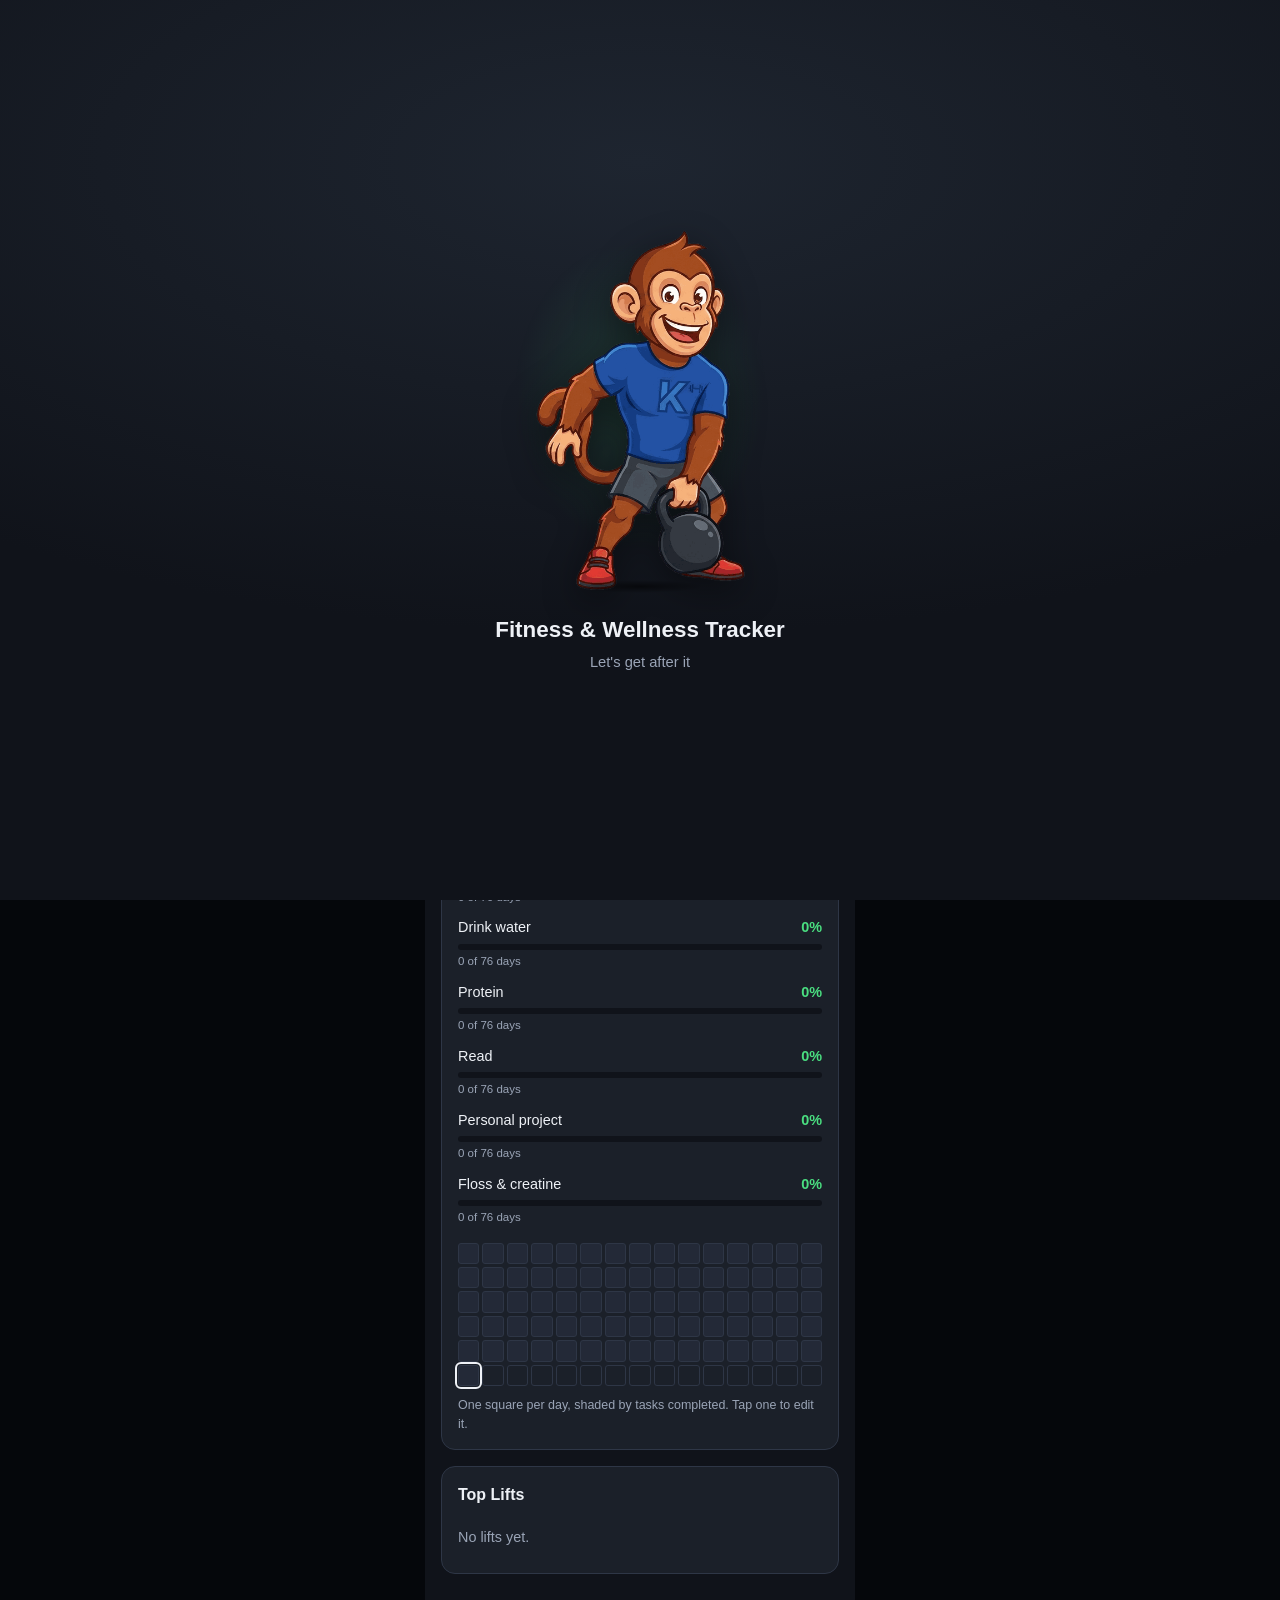
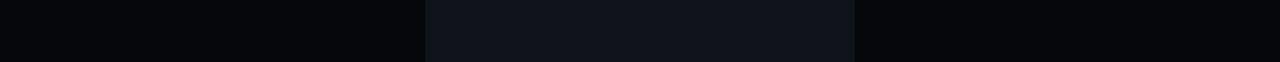
==== commit 13f277f2: "Let earlier days be opened and edited Tasks finished late in the evening often get logged the next m" ====
--- a/projects/fitness/index.html
+++ b/projects/fitness/index.html
@@ -40,7 +40,8 @@
         </div>
 
         <div class="card">
-          <h2 class="card-title">Today's Checklist</h2>
+          <h2 class="card-title">Checklist</h2>
+          <div class="day-nav hidden" id="day-nav"></div>
           <div id="checklist-container"></div>
         </div>
 
--- a/projects/fitness/style.css
+++ b/projects/fitness/style.css
@@ -461,6 +461,77 @@
   transition: width 0.25s ease;
 }
 
+/* === DAY NAVIGATOR === */
+.day-nav {
+  margin-bottom: 0.35rem;
+}
+
+.day-nav-row {
+  display: flex;
+  align-items: center;
+  gap: 0.5rem;
+}
+
+.day-nav-btn {
+  flex-shrink: 0;
+  width: 44px;
+  height: 44px;
+  border-radius: 12px;
+  border: 1px solid var(--border);
+  background: var(--surface-alt);
+  color: var(--text);
+  font-size: 1.4rem;
+  line-height: 1;
+  cursor: pointer;
+}
+
+.day-nav-btn:disabled {
+  opacity: 0.28;
+  cursor: default;
+}
+
+.day-nav-btn:not(:disabled):active {
+  background: var(--border);
+}
+
+.day-nav-mid {
+  flex: 1;
+  min-width: 0;
+  text-align: center;
+}
+
+.day-nav-day {
+  display: block;
+  font-size: 1.05rem;
+  font-weight: 600;
+}
+
+.day-nav-date {
+  display: block;
+  font-size: 0.75rem;
+  color: var(--text-dim);
+}
+
+/* Only shown while an earlier day is open, so the checklist is never
+   mistaken for today's. */
+.past-note {
+  display: flex;
+  align-items: center;
+  justify-content: space-between;
+  gap: 0.5rem;
+  margin-top: 0.6rem;
+  padding: 0.35rem 0.4rem 0.35rem 0.7rem;
+  border-radius: 10px;
+  background: var(--surface-alt);
+  border: 1px solid var(--border);
+  font-size: 0.78rem;
+  color: var(--text-dim);
+}
+
+.past-note .btn {
+  flex-shrink: 0;
+}
+
 /* === DAILY CHECKLIST === */
 .task-list {
   list-style: none;
@@ -631,7 +702,12 @@
 .grid-cell.lvl-3 { background: var(--accent-dim); border-color: var(--accent-dim); }
 .grid-cell.lvl-4 { background: var(--accent); border-color: var(--accent); }
 
-.grid-cell.is-today {
+button.grid-cell {
+  padding: 0;
+  cursor: pointer;
+}
+
+.grid-cell.is-selected {
   outline: 2px solid var(--text);
   outline-offset: 1px;
 }
